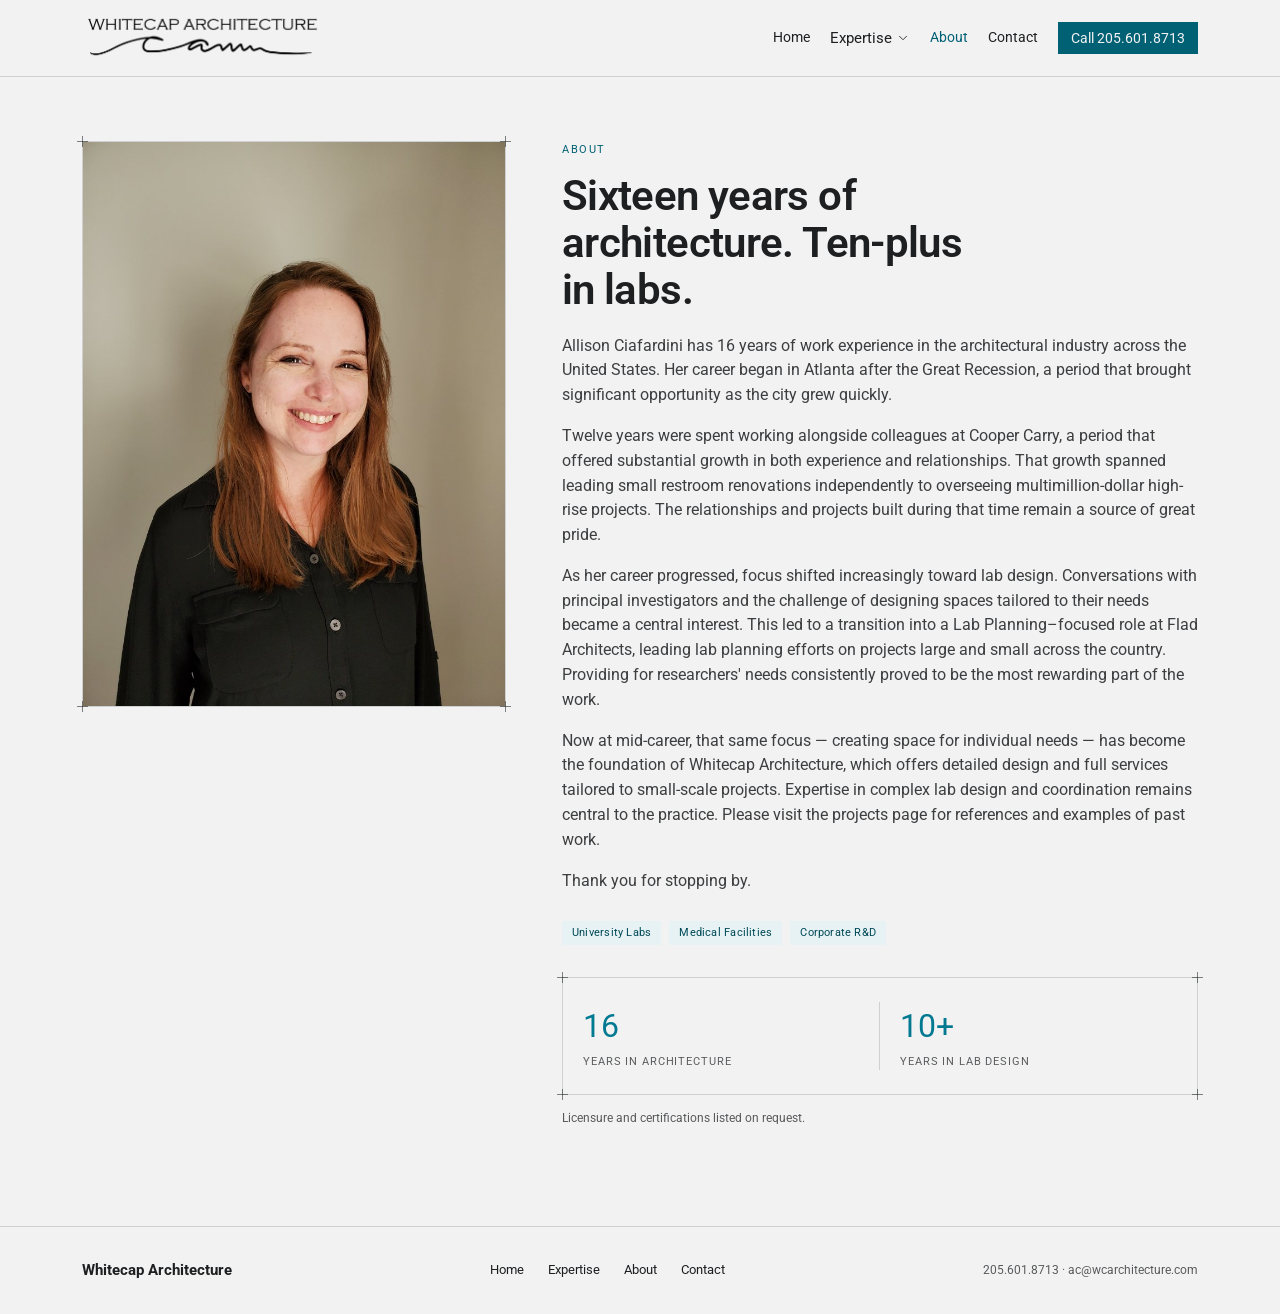
==== whitecap-architecture/about.html @ 9841b28c "Split site into separate crawlable pages for SEO Home, Expertise, About, and Contact each get their " ====
<!DOCTYPE html>
<html lang="en">
<head>
<meta charset="utf-8">
<meta name="viewport" content="width=device-width, initial-scale=1">
<title>About Allison Ciafardini | Whitecap Architecture</title>
<meta name="description" content="Allison Ciafardini brings 16 years of architecture experience, including over a decade focused on laboratory design, to Whitecap Architecture.">
<link rel="canonical" href="https://www.wcarchitecture.com/about.html">

<link rel="icon" type="image/png" sizes="32x32" href="assets/favicon-32.png">
<link rel="icon" type="image/png" sizes="16x16" href="assets/favicon-16.png">
<link rel="apple-touch-icon" sizes="180x180" href="assets/apple-touch-icon.png">

<meta property="og:type" content="website">
<meta property="og:site_name" content="Whitecap Architecture">
<meta property="og:title" content="About Allison Ciafardini | Whitecap Architecture">
<meta property="og:description" content="Allison Ciafardini brings 16 years of architecture experience, including over a decade focused on laboratory design, to Whitecap Architecture.">
<meta property="og:url" content="https://www.wcarchitecture.com/about.html">
<meta property="og:image" content="https://www.wcarchitecture.com/assets/headshot-color.jpg">

<meta name="twitter:card" content="summary_large_image">
<meta name="twitter:title" content="About Allison Ciafardini | Whitecap Architecture">
<meta name="twitter:description" content="Allison Ciafardini brings 16 years of architecture experience, including over a decade focused on laboratory design, to Whitecap Architecture.">
<meta name="twitter:image" content="https://www.wcarchitecture.com/assets/headshot-color.jpg">

<link rel="stylesheet" href="styles.css">
</head>
<body>

<div class="site-header">
  <div class="wa-container">
    <nav class="nav">
      <div class="brand-group">
        <a class="brand-logo-btn" href="index.html" aria-label="Whitecap Architecture — Home">
          <img src="assets/Logo_Final.png" alt="Whitecap Architecture" class="brand-logo">
        </a>
      </div>
      <a class="wa-navlink" href="index.html">Home</a>

      <div id="expertise-nav">
        <button class="wa-navlink expertise-btn" id="expertise-toggle" aria-expanded="false" aria-controls="expertise-menu">
          Expertise
          <span class="wa-icon" style="width:14px;height:14px"><svg viewBox="0 0 24 24" style="display:block" aria-hidden="true"><path d="m6 9 6 6 6-6"></path></svg></span>
        </button>
        <div class="expertise-menu blueprint" id="expertise-menu">
          <i class="corner tl"></i><i class="corner tr"></i><i class="corner bl"></i><i class="corner br"></i>
          <a class="wa-navlink" href="expertise.html#renovations">Architecture – Renovations</a>
          <a class="wa-navlink" href="expertise.html#new-construction">Architecture – New Construction</a>
          <a class="wa-navlink" href="expertise.html#interior">Interior Architecture</a>
          <a class="wa-navlink" href="expertise.html#programming">Programming</a>
        </div>
      </div>

      <a class="wa-navlink" href="about.html" aria-current="page">About</a>
      <a class="wa-navlink" href="contact.html">Contact</a>
      <a class="btn btn-primary nav-call" href="tel:2056018713" style="color:var(--color-bg)">Call 205.601.8713</a>
    </nav>
  </div>
</div>

<main class="wa-container" style="padding-block:64px">
  <div style="display:grid;grid-template-columns:0.8fr 1.2fr;gap:56px;align-items:start" data-grid="about">
    <div class="blueprint" style="aspect-ratio:3/4;position:relative">
      <i class="corner tl"></i><i class="corner tr"></i><i class="corner bl"></i><i class="corner br"></i>
      <img src="assets/headshot-color.jpg" alt="Allison Ciafardini" style="width:100%;height:100%;object-fit:cover;display:block">
    </div>
    <div>
      <div style="font-family:var(--font-heading);font-size:11px;letter-spacing:.14em;text-transform:uppercase;color:var(--color-accent-text);margin-bottom:14px">About</div>
      <h1 style="margin-bottom:20px;max-width:18ch">Sixteen years of architecture. Ten-plus in labs.</h1>
      <p style="font-size:16px;opacity:.85;margin-bottom:16px">Allison Ciafardini has 16 years of work experience in the architectural industry across the United States. Her career began in Atlanta after the Great Recession, a period that brought significant opportunity as the city grew quickly.</p>
      <p style="font-size:16px;opacity:.85;margin-bottom:16px">Twelve years were spent working alongside colleagues at Cooper Carry, a period that offered substantial growth in both experience and relationships. That growth spanned leading small restroom renovations independently to overseeing multimillion-dollar high-rise projects. The relationships and projects built during that time remain a source of great pride.</p>
      <p style="font-size:16px;opacity:.85;margin-bottom:16px">As her career progressed, focus shifted increasingly toward lab design. Conversations with principal investigators and the challenge of designing spaces tailored to their needs became a central interest. This led to a transition into a Lab Planning–focused role at Flad Architects, leading lab planning efforts on projects large and small across the country. Providing for researchers' needs consistently proved to be the most rewarding part of the work.</p>
      <p style="font-size:16px;opacity:.85;margin-bottom:16px">Now at mid-career, that same focus — creating space for individual needs — has become the foundation of Whitecap Architecture, which offers detailed design and full services tailored to small-scale projects. Expertise in complex lab design and coordination remains central to the practice. Please visit the projects page for references and examples of past work.</p>
      <p style="font-size:16px;opacity:.85;margin-bottom:28px">Thank you for stopping by.</p>
      <div class="wa-tag-row" style="margin-bottom:32px">
        <span class="tag tag-accent">University Labs</span>
        <span class="tag tag-accent">Medical Facilities</span>
        <span class="tag tag-accent">Corporate R&amp;D</span>
      </div>
      <div class="blueprint" style="padding:24px 20px;display:grid;grid-template-columns:repeat(2,1fr)">
        <i class="corner tl"></i><i class="corner tr"></i><i class="corner bl"></i><i class="corner br"></i>
        <div style="border-right:1px solid var(--color-divider)">
          <div style="font-family:var(--font-heading);font-size:32px;color:var(--color-accent)">16</div>
          <div style="font-size:11px;text-transform:uppercase;letter-spacing:.08em;opacity:.7;margin-top:2px">Years in Architecture</div>
        </div>
        <div style="padding-left:20px">
          <div style="font-family:var(--font-heading);font-size:32px;color:var(--color-accent)">10+</div>
          <div style="font-size:11px;text-transform:uppercase;letter-spacing:.08em;opacity:.7;margin-top:2px">Years in Lab Design</div>
        </div>
      </div>
      <p style="font-size:12px;opacity:.72;margin-top:14px">Licensure and certifications listed on request.</p>
    </div>
  </div>
</main>

<footer class="site-footer">
  <div class="wa-container">
    <div class="footer-brand">Whitecap Architecture</div>
    <div class="footer-links">
      <a class="wa-navlink" href="index.html">Home</a>
      <a class="wa-navlink" href="expertise.html">Expertise</a>
      <a class="wa-navlink" href="about.html">About</a>
      <a class="wa-navlink" href="contact.html">Contact</a>
    </div>
    <div class="footer-contact">205.601.8713 · ac@wcarchitecture.com</div>
  </div>
</footer>

<script src="script.js?v=4"></script>
</body>
</html>
---- whitecap-architecture/styles.css ----
/* Industry — design-system tokens and component classes (from the Claude Design project). */
@import url('https://fonts.googleapis.com/css2?family=Roboto:wght@400;500;600;700&display=swap');

:root {
  --color-bg: #f2f2f3;
  --color-surface: #e9e9ea;
  --color-text: #1d1f20;
  --color-accent: #007991;
  --color-accent-2: #728fab;
  --color-accent-text: #006174;
  --color-divider: color-mix(in srgb, #1d1f20 16%, transparent);
  --color-border-strong: color-mix(in srgb, #1d1f20 50%, transparent);

  --color-neutral-100: #f5f5f8;
  --color-neutral-200: #e7e7ea;
  --color-neutral-300: #d4d4d7;
  --color-neutral-400: #b7b7ba;
  --color-neutral-500: #98989b;
  --color-neutral-600: #7a7a7d;
  --color-neutral-700: #5d5d60;
  --color-neutral-800: #424244;
  --color-neutral-900: #2b2b2d;

  --color-accent-100: #e6f2f4;
  --color-accent-200: #c7e2e7;
  --color-accent-300: #94c7d1;
  --color-accent-400: #61acbb;
  --color-accent-500: #2e91a5;
  --color-accent-600: #007991;
  --color-accent-700: #006174;
  --color-accent-800: #004957;
  --color-accent-900: #00303a;

  --color-accent-2-100: #eef6ff;
  --color-accent-2-200: #d6ebff;
  --color-accent-2-300: #bdd8f2;
  --color-accent-2-400: #9ebbd8;
  --color-accent-2-500: #7e9cb8;
  --color-accent-2-600: #627d98;
  --color-accent-2-700: #486077;
  --color-accent-2-800: #314457;
  --color-accent-2-900: #1f2d3a;

  --font-heading: "Roboto", system-ui, sans-serif;
  --font-heading-weight: 600;
  --font-body: "Roboto", system-ui, sans-serif;

  --space-1: 3.4px;
  --space-2: 6.8px;
  --space-3: 10.2px;
  --space-4: 13.6px;
  --space-6: 20.4px;
  --space-8: 27.2px;

  --radius-sm: 2px;
  --radius-md: 4px;
  --radius-lg: 7px;

  --shadow-sm: 0 1px 2px color-mix(in srgb, #2b2b2d 14%, transparent);
  --shadow-md: 0 3px 10px color-mix(in srgb, #2b2b2d 16%, transparent);
  --shadow-lg: 0 12px 32px color-mix(in srgb, #2b2b2d 22%, transparent);
}

body {
  background: var(--color-bg);
  color: var(--color-text);
  font-family: var(--font-body);
}
h1, h2, h3, h4 { font-family: var(--font-heading); font-weight: var(--font-heading-weight); }

.blueprint {
  position: relative;
  border: 1px solid var(--color-divider);
  border-radius: 0;
}
.blueprint.halftone, .blueprint.plate, .blueprint.duotone { overflow: visible; }
.blueprint > .corner {
  position: absolute; width: 11px; height: 11px;
  color: color-mix(in srgb, var(--color-text) 55%, transparent);
}
.blueprint > .corner::before, .blueprint > .corner::after {
  content: ""; position: absolute; background: currentColor;
}
.blueprint > .corner::before { left: 5px; top: 0; width: 1px; height: 100%; }
.blueprint > .corner::after  { top: 5px; left: 0; width: 100%; height: 1px; }
.blueprint > .corner.tl { top: -6px; left: -6px; }
.blueprint > .corner.tr { top: -6px; right: -6px; }
.blueprint > .corner.bl { bottom: -6px; left: -6px; }
.blueprint > .corner.br { bottom: -6px; right: -6px; }

.duotone{position:relative;overflow:hidden}
.duotone::after{content:"";position:absolute;inset:0;pointer-events:none;
  background:var(--color-accent);mix-blend-mode:color}

*, *::before, *::after { box-sizing: border-box; }
body { margin: 0; font-size: 15px; line-height: 1.55; font-weight: 400; }
h1, h2, h3, h4, h5, h6 {
  font-family: var(--font-heading); font-weight: var(--font-heading-weight);
  line-height: 1.12; letter-spacing: -0.015em; margin: 0 0 var(--space-2);
}
h1 { font-size: 42px; }
h2 { font-size: 32px; }
h3 { font-size: 25px; }
h4 { font-size: 20px; }
h5 { font-size: 16px; }
h6 { font-size: 13px; }
h6 { letter-spacing: 0.08em; text-transform: uppercase; }
p { margin: 0 0 var(--space-3); }
a { color: var(--color-accent-text); text-underline-offset: 3px; }
img { display: block; max-width: 100%; }
figure { margin: 0; }
figcaption {
  font-size: 11px; margin-top: var(--space-1);
  color: color-mix(in srgb, var(--color-text) 72%, transparent);
}
.text-muted { color: color-mix(in srgb, var(--color-text) 55%, transparent); }
:focus { outline: none; }
:focus-visible { outline: 2px solid var(--color-accent); outline-offset: 2px; }
::selection { background: color-mix(in srgb, var(--color-accent) 30%, transparent); }

.hr {
  height: 1px; border: 0; margin: var(--space-4) 0;
  background: var(--color-divider);
}

.btn {
  display: inline-flex; align-items: center; justify-content: center; gap: 6px;
  cursor: pointer; text-decoration: none;
  font-family: var(--font-heading); font-weight: 400;
  font-size: 14px; line-height: 1.2; color: var(--color-text);
  background: transparent; border: 1px solid transparent;
  padding: var(--space-2) calc(var(--space-3) * 1.2);
  border-radius: var(--radius-md);
}
.btn svg { display: block; }
.btn:disabled { opacity: 0.45; cursor: not-allowed; }
.btn-primary { background: var(--color-accent-700); color: var(--color-bg); }
.btn-primary:hover { background: var(--color-accent-800); }
.btn-primary:active { background: var(--color-accent-900); }
.btn-secondary { border-color: var(--color-border-strong); }
.btn-secondary:hover { background: color-mix(in srgb, var(--color-text) 7%, transparent); }
.btn-secondary:active { background: color-mix(in srgb, var(--color-text) 14%, transparent); }
.btn-ghost { color: var(--color-accent-text); padding-inline: var(--space-1); border: none; background: none; }
.btn-ghost:hover { background: color-mix(in srgb, var(--color-accent) 10%, transparent); }
.btn-ghost:active { background: color-mix(in srgb, var(--color-accent) 18%, transparent); }
.btn-icon { width: 36px; height: 36px; padding: 0; }
.btn-block { width: 100%; margin-top: var(--space-2); }

.field > label {
  display: block; font-size: 12px; margin-bottom: 5px;
  color: color-mix(in srgb, var(--color-text) 70%, transparent);
}
.input {
  width: 100%; min-height: 36px; padding: 6px 10px; font: inherit;
  font-size: 14px; color: var(--color-text); caret-color: var(--color-accent);
  background: var(--color-surface);
  border: 1px solid var(--color-border-strong); border-radius: var(--radius-md);
}
.input:hover { border-color: var(--color-text); }
.input:focus-visible { border-color: var(--color-accent); outline-offset: 0; }
textarea.input { min-height: 90px; resize: vertical; }

.card {
  display: flex; flex-direction: column; gap: var(--space-2);
  padding: var(--space-3); border-radius: var(--radius-md); background: var(--color-surface);
}
.card-kicker { font-size: 10px; letter-spacing: 0.1em; text-transform: uppercase; color: var(--color-accent-text); }
.card-title {
  font-family: var(--font-heading); font-weight: var(--font-heading-weight);
  font-size: 17px; line-height: 1.2;
}
.card-body { margin: 0; font-size: 13px; opacity: 0.8; flex: 1; }

.tag {
  display: inline-flex; align-items: center; font-size: 11px;
  letter-spacing: 0.02em; padding: 3px 10px;
  border-radius: calc(var(--radius-md) * 0.75);
}
.tag-accent { background: var(--color-accent-100); color: var(--color-accent-800); }
.tag-outline { border: 1px solid var(--color-accent); color: var(--color-accent-text); }

.nav {
  display: flex; align-items: center; gap: var(--space-4);
  padding: var(--space-3) var(--space-4);
  border-bottom: none;
}
.nav-brand {
  font-family: var(--font-heading); font-weight: var(--font-heading-weight);
  font-size: 18px; margin-right: auto;
}
.nav a { color: inherit; text-decoration: none; font-size: 14px; }
.nav a:hover, .nav a[aria-current='page'] { color: var(--color-accent-text); }

.card, .btn, .input, .tag { border-radius: 0; }
.card { background: transparent; border: 1px solid var(--color-divider); }
.btn { border: 1px solid var(--color-border-strong); }
.btn-primary { border-color: var(--color-accent-700); }
.btn-ghost { border-color: transparent; }

/* ── Site-specific ─────────────────────────────────────────────────────── */
.wa-icon{width:20px;height:20px;flex:none}
.wa-icon svg{width:100%;height:100%;fill:none;stroke:currentColor;stroke-width:1.5;stroke-linecap:round;stroke-linejoin:round}
.wa-container{max-width:1180px;margin:0 auto;padding-inline:32px}
.wa-stripe{position:absolute;inset:0;background:repeating-linear-gradient(45deg,var(--color-neutral-300),var(--color-neutral-300) 10px,var(--color-neutral-200) 10px,var(--color-neutral-200) 20px)}
.wa-cap{position:absolute;inset:0;display:flex;align-items:center;justify-content:center;text-align:center;padding:10px;font-family:ui-monospace,SFMono-Regular,Menlo,monospace;font-size:11px;letter-spacing:.02em;color:var(--color-neutral-700)}
.wa-navlink{background:none;border:none;font:inherit;cursor:pointer;padding:7px 2px;margin:-7px -2px;color:inherit;text-decoration:none;display:inline-block}
.wa-navlink[aria-current='page']{color:var(--color-accent-text)}
.wa-tag-row{display:flex;flex-wrap:wrap;gap:8px}

body{background:var(--color-bg);color:var(--color-text);min-height:100vh;font-family:var(--font-body);margin:0}

.site-header{position:sticky;top:0;z-index:20;background:var(--color-bg);border-bottom:1px solid var(--color-divider)}
.site-header .nav{padding-inline:0;display:flex;align-items:center;gap:20px}
.brand-group{display:flex;align-items:center;margin-right:auto}
.brand-logo-btn{background:none;border:none;padding:0;margin:0;cursor:pointer;display:flex;align-items:center}
.brand-logo{height:56px;width:auto;display:block}

#expertise-nav{position:relative}
.expertise-btn{display:flex;align-items:center;gap:4px}
.expertise-menu{position:absolute;top:calc(100% + 10px);left:0;min-width:280px;width:max-content;padding:8px;background:var(--color-bg);z-index:30;gap:0;display:none}
.expertise-menu.is-open{display:flex;flex-direction:column}
.expertise-menu .wa-navlink{display:block;width:100%;text-align:left;padding:10px 12px}

.tabpanel{display:none}
.tabpanel.is-active{display:block}

.tab-intro{grid-column:1;grid-row:1;visibility:hidden}
.tab-intro.is-active{visibility:visible}

.study-list{list-style:none;margin:0;padding:0;max-width:64ch}
.study-list li{padding:14px 0;border-top:1px solid var(--color-divider);font-size:15px}
.study-list li:first-child{border-top:none}
.study-list li:last-child{border-bottom:1px solid var(--color-divider)}
.study-list li::before{content:"—";color:var(--color-accent-text);margin-right:10px;font-family:var(--font-heading)}

[role="tab"]{
  display:block;width:100%;text-align:left;padding:12px 16px;
  border:none;border-left:2px solid transparent;background:transparent;
  color:var(--color-text);font:inherit;font-family:var(--font-heading);cursor:pointer;
}
[role="tab"][aria-selected="true"]{
  border-left-color:var(--color-accent);
  background:var(--color-accent-100);
  color:var(--color-accent-800);
}

footer.site-footer{border-top:1px solid var(--color-divider);margin-top:24px}
.site-footer .wa-container{padding-block:32px;display:flex;justify-content:space-between;flex-wrap:wrap;gap:16px;align-items:center}
.footer-brand{font-family:"Copperplate Gothic Light", "Copperplate", var(--font-heading);font-weight:700;font-size:15px}
.footer-links{display:flex;gap:24px;font-size:13px}
.footer-contact{font-size:12px;opacity:.72}

.mosaic-grid{display:grid;grid-template-columns:2fr 1fr;grid-template-rows:1fr 1fr;gap:12px;aspect-ratio:16/9}
.mosaic-item{position:relative}
.mosaic-item.area-0{grid-column:1;grid-row:1 / span 2}
.mosaic-item.area-1{grid-column:2;grid-row:1}
.mosaic-item.area-2{grid-column:2;grid-row:2}

@media (max-width: 900px) {
  .wa-container{padding-inline:20px}
  .nav{gap:12px;flex-wrap:wrap}
  .nav .nav-call{display:none}
  [data-grid="hero"], [data-grid="about"]{grid-template-columns:1fr !important}
  [data-grid="offerings"], [data-grid="work"], [data-grid="process"]{grid-template-columns:1fr !important}
  [data-grid="services-layout"]{grid-template-columns:1fr !important}
  [data-grid="services-layout"] [role="tablist"]{position:static !important;flex-direction:row !important;flex-wrap:wrap}
  [data-grid="contact-layout"]{grid-template-columns:1fr !important}
  h1{font-size:32px}
}
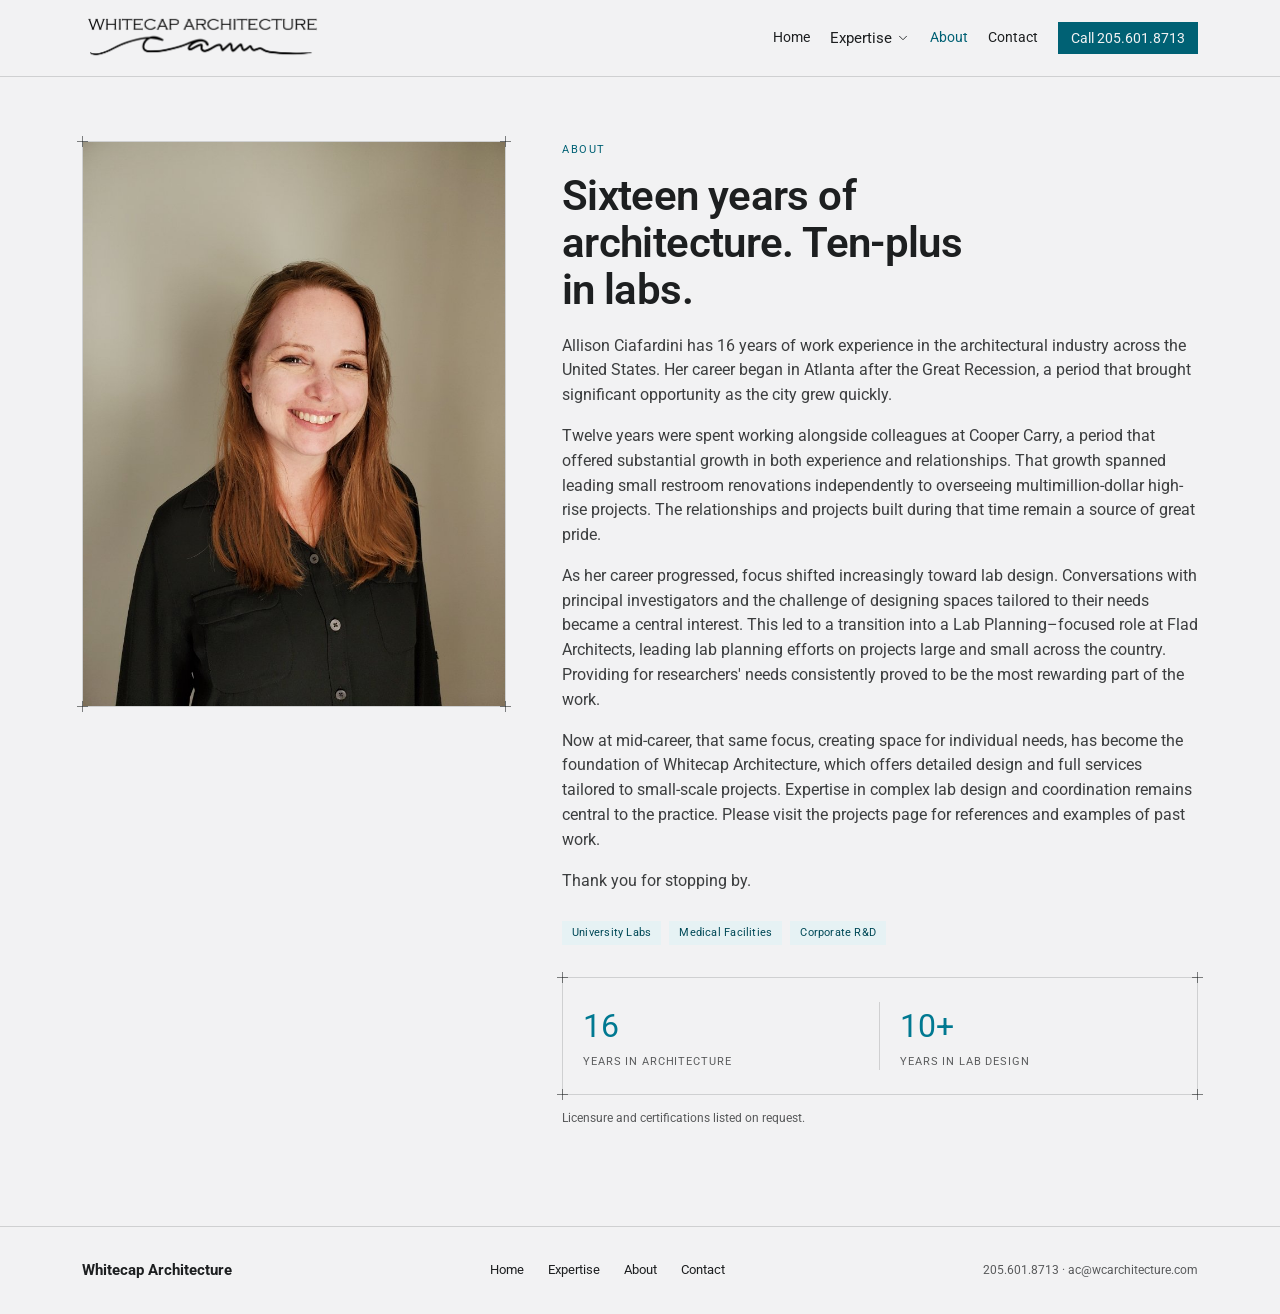
==== commit dc62565b: "Remove em dashes from About page text" ====
--- a/whitecap-architecture/about.html
+++ b/whitecap-architecture/about.html
@@ -70,7 +70,7 @@
       <p style="font-size:16px;opacity:.85;margin-bottom:16px">Allison Ciafardini has 16 years of work experience in the architectural industry across the United States. Her career began in Atlanta after the Great Recession, a period that brought significant opportunity as the city grew quickly.</p>
       <p style="font-size:16px;opacity:.85;margin-bottom:16px">Twelve years were spent working alongside colleagues at Cooper Carry, a period that offered substantial growth in both experience and relationships. That growth spanned leading small restroom renovations independently to overseeing multimillion-dollar high-rise projects. The relationships and projects built during that time remain a source of great pride.</p>
       <p style="font-size:16px;opacity:.85;margin-bottom:16px">As her career progressed, focus shifted increasingly toward lab design. Conversations with principal investigators and the challenge of designing spaces tailored to their needs became a central interest. This led to a transition into a Lab Planning–focused role at Flad Architects, leading lab planning efforts on projects large and small across the country. Providing for researchers' needs consistently proved to be the most rewarding part of the work.</p>
-      <p style="font-size:16px;opacity:.85;margin-bottom:16px">Now at mid-career, that same focus — creating space for individual needs — has become the foundation of Whitecap Architecture, which offers detailed design and full services tailored to small-scale projects. Expertise in complex lab design and coordination remains central to the practice. Please visit the projects page for references and examples of past work.</p>
+      <p style="font-size:16px;opacity:.85;margin-bottom:16px">Now at mid-career, that same focus, creating space for individual needs, has become the foundation of Whitecap Architecture, which offers detailed design and full services tailored to small-scale projects. Expertise in complex lab design and coordination remains central to the practice. Please visit the projects page for references and examples of past work.</p>
       <p style="font-size:16px;opacity:.85;margin-bottom:28px">Thank you for stopping by.</p>
       <div class="wa-tag-row" style="margin-bottom:32px">
         <span class="tag tag-accent">University Labs</span>
